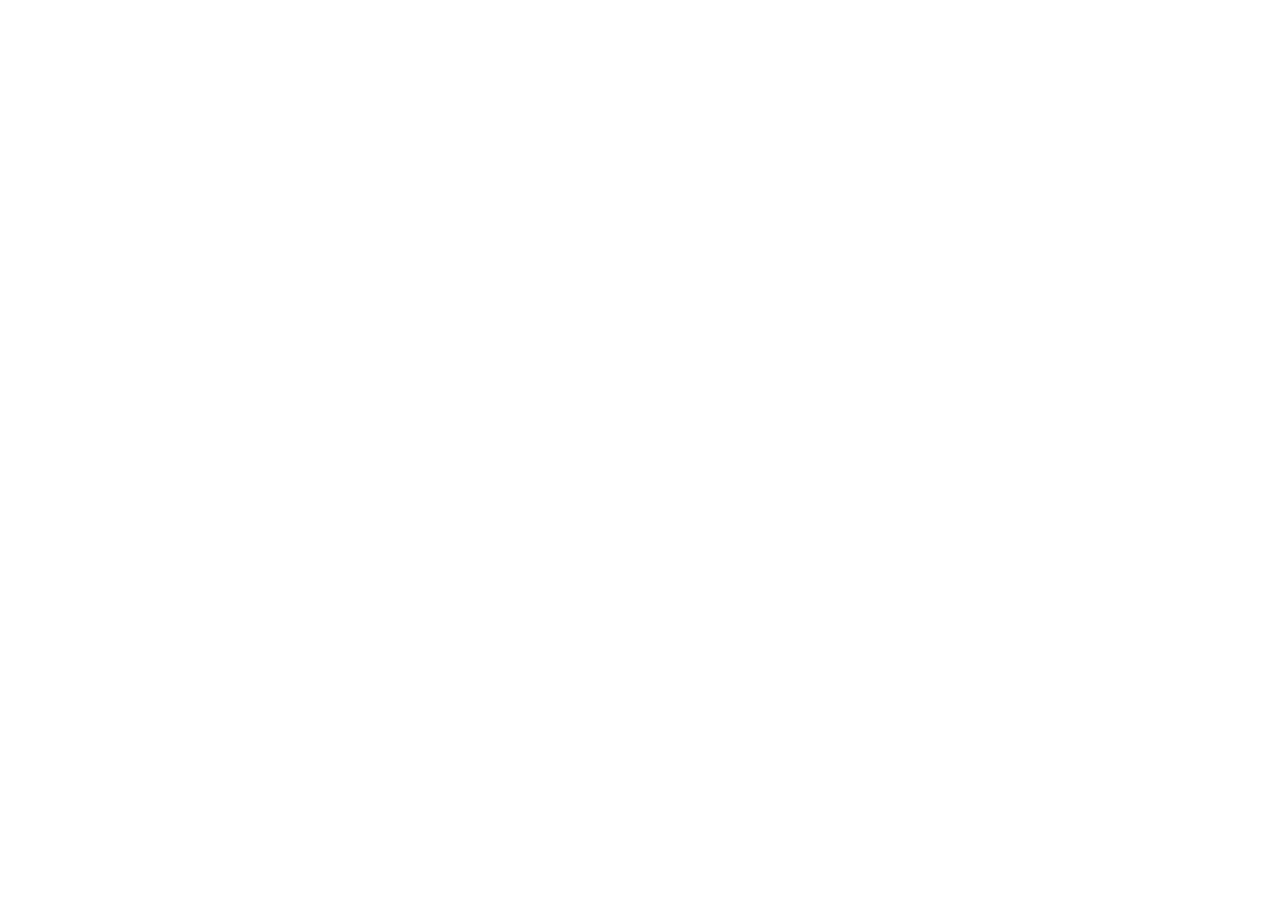
==== index.html @ 00f8fdd9 "Add files via upload" ====
<!doctype html><html lang="en"><head><meta charset="utf-8"/><link rel="icon" href="img/logo.ico"/><link rel="shortcut icon" href="img/logo.ico" type="image/x-icon"><link rel="icon" href="img/logo.ico" type="image/x-icon"><link rel="apple-touch-icon-precomposed" href="img/logoico"><meta name="viewport" content="width=device-width,initial-scale=1"/><meta name="theme-color" content="#000000"/><meta name="description" content="Web site created using create-react-app"/><link rel="stylesheet" href="https://cdn.jsdelivr.net/npm/bootstrap@5.1.3/dist/css/bootstrap.min.css" integrity="sha384-1BmE4kWBq78iYhFldvKuhfTAU6auU8tT94WrHftjDbrCEXSU1oBoqyl2QvZ6jIW3" crossorigin="anonymous"/><link rel="apple-touch-icon" href="/TTDD/logo192.png"/><link rel="manifest" href="/TTDD/manifest.json"/><title>Turtle Doodle</title><script defer="defer" src="/TTDD/static/js/main.7d8b99d3.js"></script><link href="/TTDD/static/css/main.90cfd402.css" rel="stylesheet"></head><body><noscript>You need to enable JavaScript to run this app.</noscript><div id="root"></div></body></html>
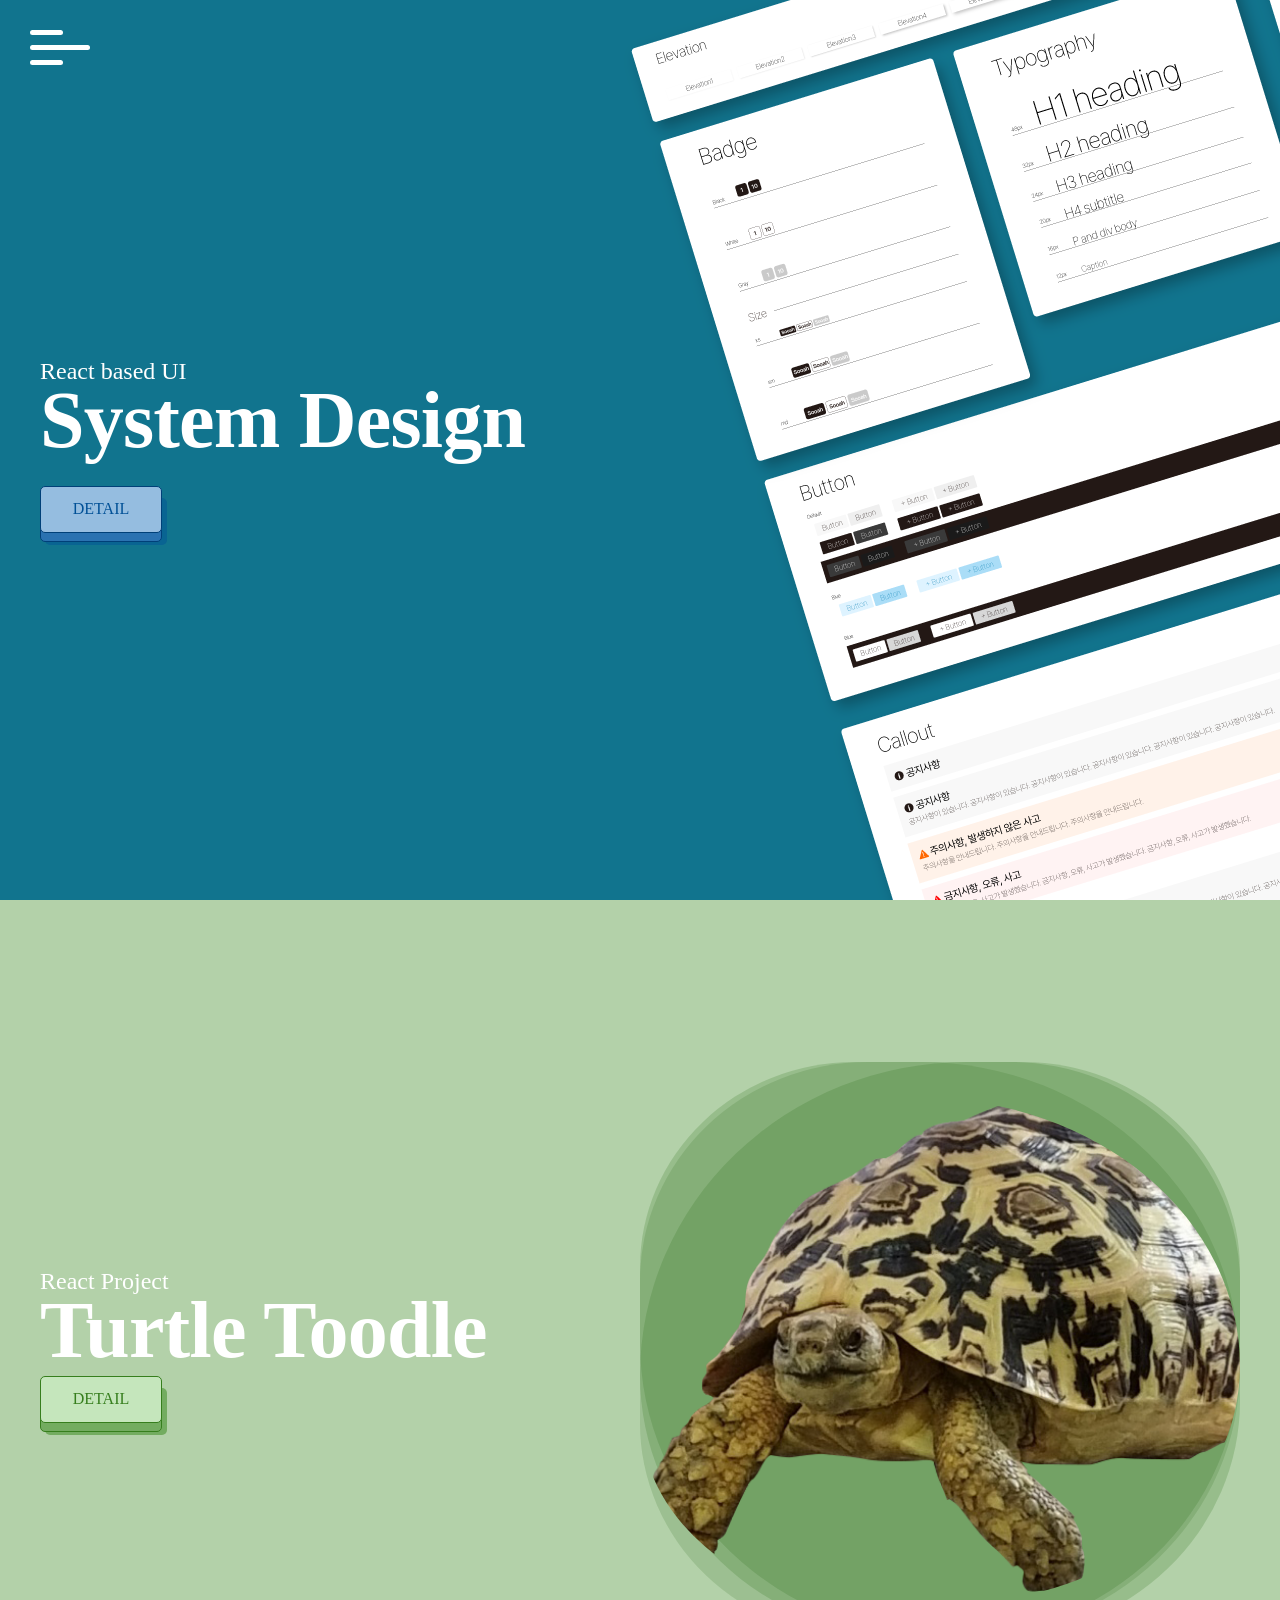
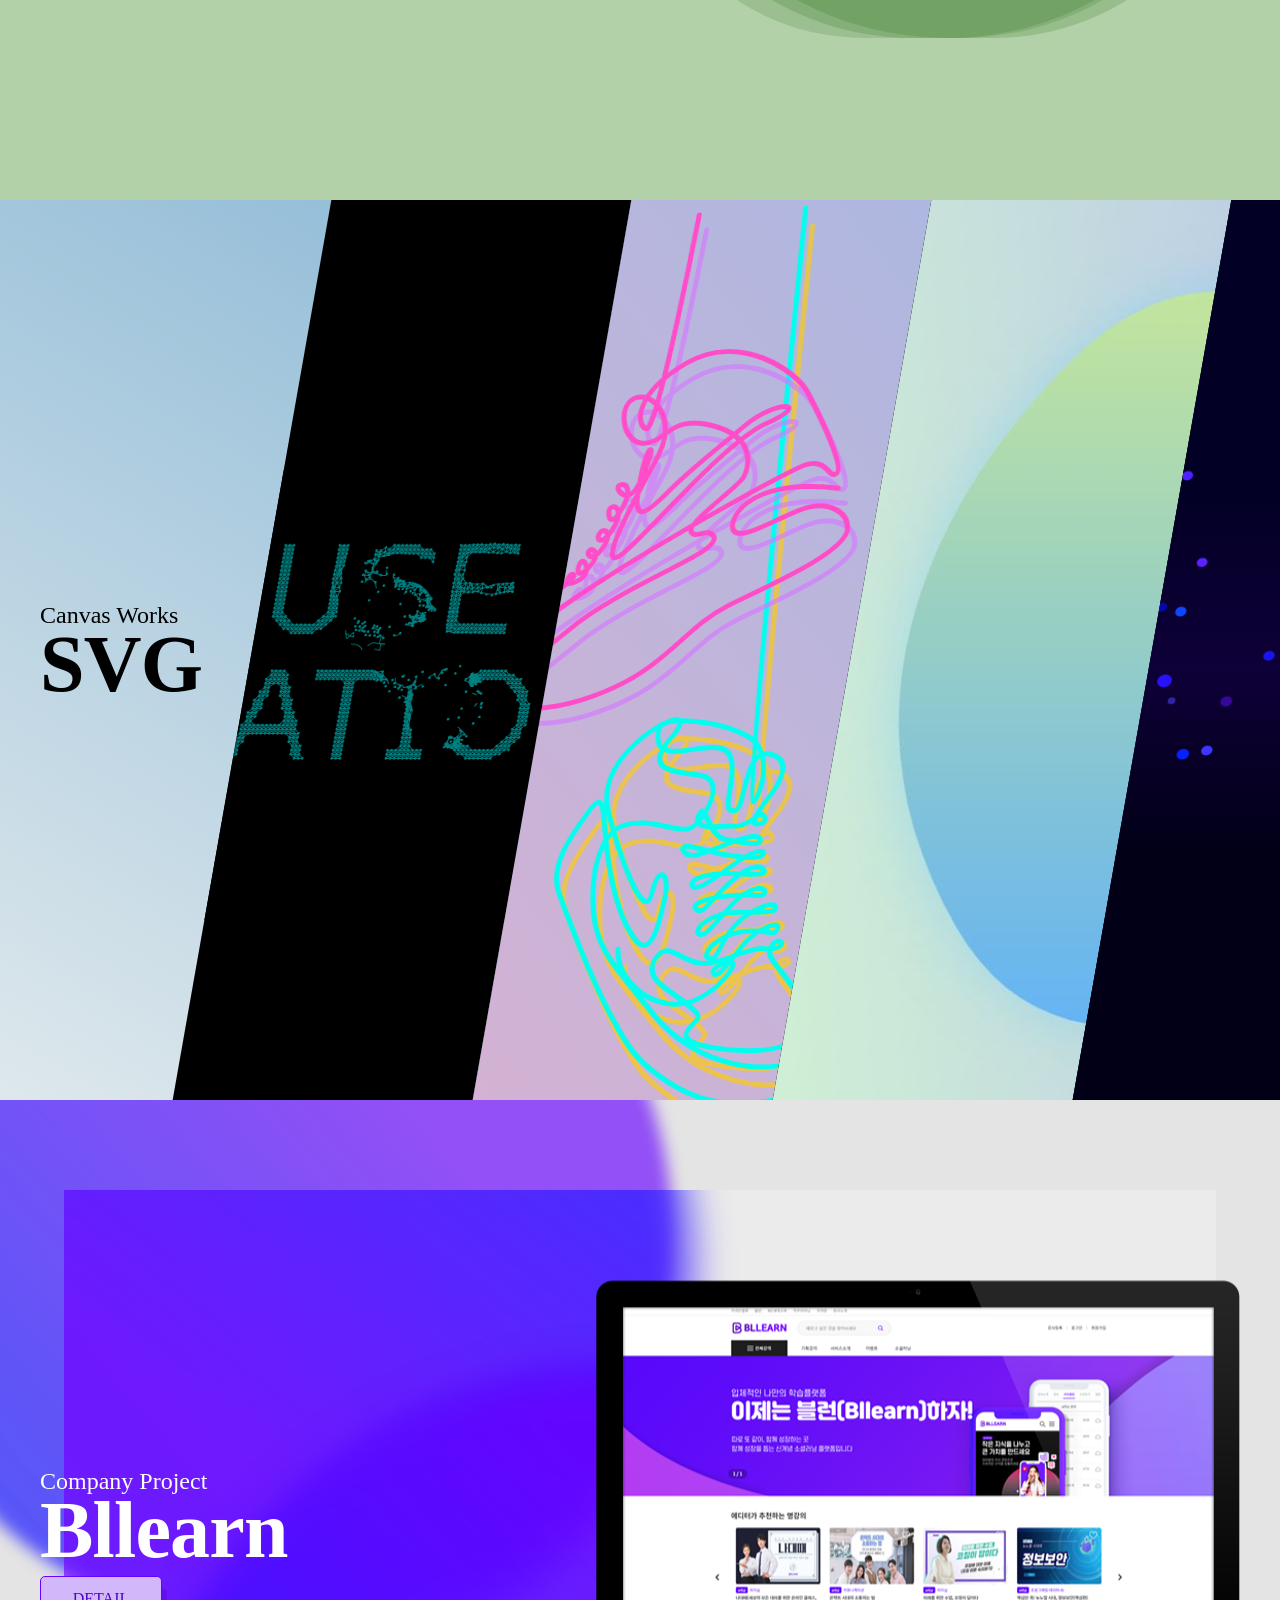
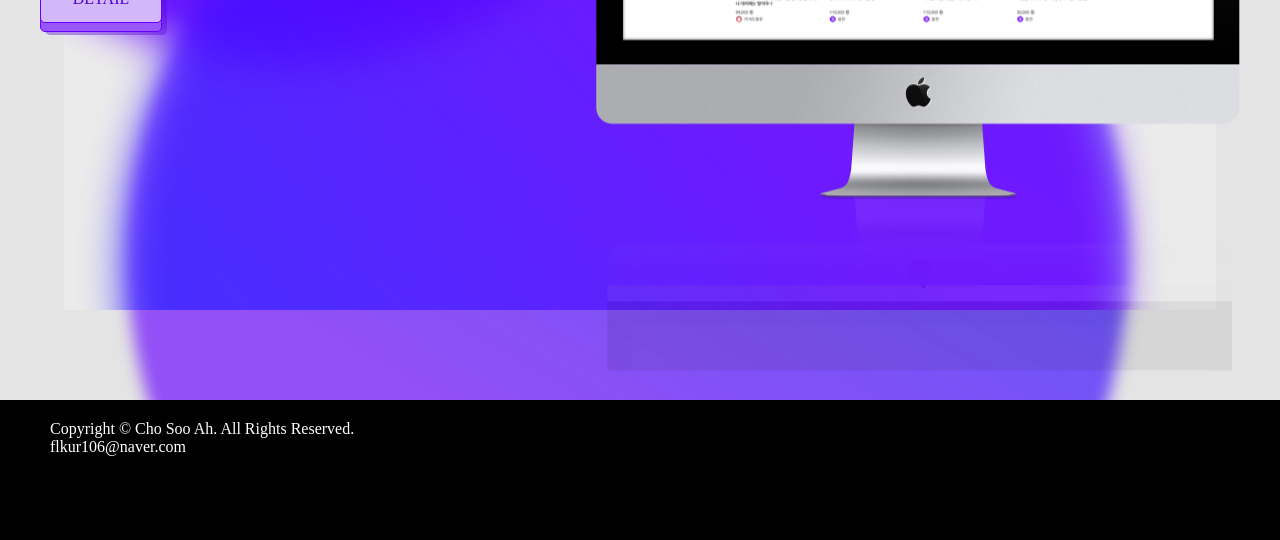
==== commit 7daa7be2: "Add files via upload" ====
--- a/index.html
+++ b/index.html
@@ -1 +1,116 @@
-<!doctype html><html lang="en"><head><meta charset="utf-8"/><link rel="icon" href="img/logo.ico"/><link rel="shortcut icon" href="img/logo.ico" type="image/x-icon"><link rel="icon" href="img/logo.ico" type="image/x-icon"><link rel="apple-touch-icon-precomposed" href="img/logoico"><meta name="viewport" content="width=device-width,initial-scale=1"/><meta name="theme-color" content="#000000"/><meta name="description" content="Web site created using create-react-app"/><link rel="stylesheet" href="https://cdn.jsdelivr.net/npm/bootstrap@5.1.3/dist/css/bootstrap.min.css" integrity="sha384-1BmE4kWBq78iYhFldvKuhfTAU6auU8tT94WrHftjDbrCEXSU1oBoqyl2QvZ6jIW3" crossorigin="anonymous"/><link rel="apple-touch-icon" href="/TTDD/logo192.png"/><link rel="manifest" href="/TTDD/manifest.json"/><title>Turtle Doodle</title><script defer="defer" src="/TTDD/static/js/main.7d8b99d3.js"></script><link href="/TTDD/static/css/main.90cfd402.css" rel="stylesheet"></head><body><noscript>You need to enable JavaScript to run this app.</noscript><div id="root"></div></body></html>+<!DOCTYPE html>
+<html lang="en">
+<head>
+    <meta charset="UTF-8">
+    <meta http-equiv="X-UA-Compatible" content="IE=edge">
+    <meta name="viewport" content="width=device-width, initial-scale=1.0">
+    <title>sooah 2022 portfolio</title>
+    <link rel="stylesheet" href="css/style.css">
+    <script src="https://cdnjs.cloudflare.com/ajax/libs/gsap/3.9.0/gsap.min.js" integrity="sha512-gWlyRVDsJvp5kesJt4cSdPPLZIBdln/uSwzYgUicQcbTgRNQE4QhP5KUBIYlLYLkiKIQiuD7KUMHzqGNW/D2bQ==" crossorigin="anonymous" referrerpolicy="no-referrer"></script>
+</head>
+<body>
+    <ul class="menu_wrap">
+        <li class="menu">
+            <div class="m _1"></div>
+            <div class="m _2"></div>
+            <div class="m _3"></div>
+        </li>
+        <ul>
+            <li class="m1">System Design</li>
+            <li class="m2">Turtle Toodle</li>
+            <li class="m3">SVG</li>
+            <li class="m4">BLLEARN</li>
+        </ul>   
+    </ul>
+    <section id="design_sec">
+        <div class="inner up">
+            <div class="title_wrap">
+                <p>React based UI</p>
+                <h2>System Design</h2>
+                <a href="https://cho-soo-ah.github.io/TTDD/" target="_blank">
+                    <div class="btn">
+                        <div class="btn _more">DETAIL</div>
+                    </div>
+                </a>
+            </div>
+        </div>
+    </section>
+    <section id="turtle_sec">
+        <div class="inner up">
+            <div class="title_wrap">
+                <p>React Project</p>
+                <h2>Turtle Toodle</h2>
+                <a href="https://cho-soo-ah.github.io/TTDD/" target="_blank">
+                    <div class="btn">
+                        <div class="btn _more">DETAIL</div>
+                    </div>
+                </a>
+            </div>
+            <div class="bg_wrap">
+                <div class="bg _1"></div>
+                <div class="bg _2"></div>
+                <div class="bg _3"></div>
+                <div class="img_wrap"></div>
+            </div>
+        </div>
+    </section>
+    <section id="svg_sec">
+        <div class="inner up">
+            <div class="title_wrap">
+                <p>Canvas Works</p>
+                <h2>SVG</h2>
+            </div>
+            <div class="wrap">
+                <a href="sub/mouse_svg.html" target="_blank"><div class="svg _1">
+                    <img src="img/svg_1.png" alt="">
+                </div></a>
+                <a href="sub/svg_animation.html" target="_blank"><div class="svg _2">
+                    <img src="img/svg_2.png" alt="">
+                </div></a>
+                <a href="sub/blob.html" target="_blank"><div class="svg _3">
+                    <img src="img/svg_3.JPG" alt="">
+                </div></a>
+                <a href="sub/float.html" target="_blank"><div class="svg _4">
+                    <img src="img/svg_4.png" alt="">
+                </div></a>
+            </div>
+        </div>
+    </section>
+    <section id="bllearn_sec">
+        <div class="c _1"></div>
+        <div class="c _2"></div>
+        <div class="blur">
+            <div class="c _1"></div>
+            <div class="c _2"></div>
+        </div>
+        <div class="inner up">
+            <div class="title_wrap">
+                <p>Company Project</p>
+                <h2>Bllearn</h2> 
+                <a href="https://bllearn.com/" target="_blank">
+                    <div class="btn">
+                        <div class="btn _more">DETAIL</div>
+                    </div>
+                </a>
+            </div>
+            <div class="con pc">
+                <img src="img/bllearn_pc.png" alt="bllearn pc">
+            </div>
+            <div class="con mobile">
+                <img src="img/bllearn_mobile.png" alt="bllearn mobile">
+            </div>
+        </div>
+    </section>
+    <footer>
+        <div class="copyright">
+            Copyright © Cho Soo Ah. All Rights Reserved.
+        </div>
+        <div class="sns">
+            <div class="email">flkur106@naver.com</div>
+            <div class="git"></div>
+            <div class="blog"><a href="ssooaahh.tistory.com"></a></div>
+        </div>
+    </footer>
+    <script src="js/app.js"></script>
+</body>
+</html>
--- a/css/style.css
+++ b/css/style.css
@@ -0,0 +1,156 @@
+/* common */
+*{margin: 0;padding:0;}
+ul,li{list-style:none;}
+a{text-decoration: none;}
+canvas{background: #000;position: absolute;top: 0;left: 0;width: 100%;height: 100%;}
+body{overflow-x: hidden;background: #00000088;}
+body::-webkit-scrollbar {display: none;}
+section{width: 100vw;height:100vh;display: flex;flex-direction: column;justify-content: center;align-items: center;overflow: hidden;}
+.inner{width:1200px;}
+h2{font-size: 5rem;letter-spacing: -0.8px;color:#fff;line-height: 70px;}
+p{font-size: 24px;color:#fff;}
+.up{transition: transform 0.7s, opacity 1s;}
+/* menu */
+.menu_wrap{width: 60px;height:60px;position: fixed;top: 30px;left:30px;z-index: 99;border-radius: 3px;cursor: pointer;color:#fff;}
+.menu .m{height: 5px;background: #fff;border-radius: 5px;width: 55%;margin-bottom: 10px;transition-duration: 0.2s;}
+.menu .m._2{width: 100%;}
+.menu_wrap:hover ._1{transform: translateX(10px) rotate(45deg) translateY(8px);}
+.menu_wrap:hover ._2{transform: rotate(-45deg);}
+.menu_wrap:hover ._3{transform: translateX(18px) rotate(45deg) translateY(-7px);}
+.menu_wrap ul{position: absolute;top: 50px;width: 150px;font-size: 20px;height:0;overflow: hidden;transition-duration: 0.4s;}
+.menu_wrap ul li{margin: 10px 0;font-weight: 600;}
+.menu_wrap:hover ul{height: 150px;}
+.menu_wrap ul li:hover{color: #004078;}
+/* button */
+.btn{width: 120px;height:45px;background: #2a72b1;border-radius: 5px;margin-top: 20px;position: relative;border: 1px solid #004078;box-shadow: 5px 3px 0 #00509676;z-index: 99;}
+.btn._more{position: absolute;top: -30px;left: -1px;color:#005096;background: #95bde0;text-align: center;line-height: 43px;font-weight: 400;transition-duration: 0.1s;box-shadow: none;}
+.btn._more:hover{top: -27px;}
+.btn._more:active{top: -21px;}
+#turtle_sec .btn{background: #73ac60;border: 1px solid #367e1d;color:#367e1d;box-shadow: 5px 3px #73ac60;}
+#turtle_sec .btn._more{background: #c5e6bc;box-shadow: none;}
+#bllearn_sec .btn{background: #9956ff;border: 1px solid #6600ff;color:#5100ca;box-shadow: 5px 3px #5400d361;}
+#bllearn_sec .btn._more{background: #d2b8fa;box-shadow: none;}
+/* design system */
+#design_sec{position: relative;background: url(../img/system_design_bg1.png) 0 0 no-repeat;background-size: cover;}
+#design_sec svg{position: absolute;top: 0;left: 0;height: 100%;}
+#design_sec h2{margin-bottom: 40px;}
+ /* TTDD */
+#turtle_sec{background-color: #b3d1a9;}
+#turtle_sec .inner{display: flex;justify-content: space-between;align-items: center;height: 100%;}
+#turtle_sec .bg_wrap{width: 50%;height: 80%;display: flex;align-items: center;position: relative;justify-content: center;}
+#turtle_sec .bg{width: 100%;height: 80%;position: absolute;}
+#turtle_sec .bg._1{border-radius: 60% 84% 74% 59%;background: #25621128;animation:r 4s linear infinite;}
+#turtle_sec .bg._2{border-radius: 41% 44% 56% 59%;background: #33711e36;animation:r 7s linear infinite;}
+#turtle_sec .bg._3{border-radius: 86% 57% 65% 72%;background: #33711e36;animation:r 8s linear infinite;}
+#turtle_sec .img_wrap{border-radius: 60% 84% 74% 59%;width: 100%;height: 70%;overflow: hidden;background: url(../img/cucu.png) 0 0 no-repeat; background-size: cover;z-index: 10;}
+#turtle_sec .img_wrap:hover{animation: rubberBand 1s;}
+@keyframes rubberBand {
+  0% {
+    transform: scale3d(1, 1, 1)
+  }
+  30% {
+    transform: scale3d(1.25, .75, 1)
+  }
+  40% {
+    transform: scale3d(0.75, 1.25, 1)
+  }
+  50% {
+    transform: scale3d(1.15, .85, 1)
+  }
+  65% {
+    transform: scale3d(.95, 1.05, 1)
+  }
+  75% {
+    transform: scale3d(1.05, .95, 1)
+  }
+  100% {
+    transform: scale3d(1, 1, 1)
+  }
+}
+@keyframes r{
+  to{
+    transform: rotate(360deg);
+  }
+}
+/* SVG */
+#svg_sec{background: linear-gradient(30deg, rgba(222,232,236,1) 0%, rgba(114,170,207,1) 100%);}
+#svg_sec .inner{display: flex;justify-content: space-between;align-items: center;height: 100%;}
+#svg_sec .title_wrap{margin-right: 50px;}
+#svg_sec p,#svg_sec h2{color: #000;}
+#svg_sec .wrap{display: flex;height:100%;}
+#svg_sec .svg{width: 300px;height: 100%;background: #000;transform: skewX(-10deg);overflow: hidden;box-shadow: 20px 0 0 #5091bb;}
+#svg_sec .svg img{transition-duration: 0.3s;position: absolute;}
+#svg_sec .svg._1 img{height: 50%;top: 30%;left: -130%;}
+#svg_sec .svg._2 img{top: 0;left: -270%;}
+#svg_sec .svg._3 img{left: -190%;height: 100%;}
+#svg_sec .svg._4 img{top: 0;right: -50%;}
+#svg_sec .svg:hover img{transform: scale(1.1);}
+
+/* bllearn */
+#bllearn_sec{position: relative;background: #e4e4e4;overflow: hidden;}
+#bllearn_sec .c{background: #000;border-radius: 1000vh;position: absolute;filter:blur(8px);}
+#bllearn_sec .c._1{width: 800px;height: 800px;top: -30%;left: -10%;background: linear-gradient(229deg, rgba(102,0,255,0.65) 33%, rgba(15,40,255,0.75) 100%);}
+#bllearn_sec .c._2{width: 1000px;height: 1000px;bottom: -40%;left: 10%;background: linear-gradient(30deg, rgba(102,0,255,0.65) 33%, rgba(15,40,255,0.75) 100%);}
+#bllearn_sec .blur{width: 90vw;height: 80vh;background: #ffffff40;position: absolute;top: 10vh;left:5vw;overflow: hidden;}
+#bllearn_sec .blur .c{filter: blur(20px);}
+#bllearn_sec .blur .c._1{top:-45%;left: -15%;background: linear-gradient(37deg, rgba(102,0,255,0.8) 33%, rgba(15,40,255,0.8) 100%);}
+#bllearn_sec .blur .c._2{top:25%;left: 5%;background: linear-gradient(230deg, rgba(102,0,255,0.8) 33%, rgba(15,40,255,0.8) 100%);}
+#bllearn_sec .inner{display: flex;justify-content: space-between;align-items: center;}
+#bllearn_sec .con.pc{margin-top: 150px;}
+#bllearn_sec .con.mobile{display: none;}
+/* footer */
+footer{background: #000;min-height: 100px;color: #fff;padding: 20px 50px;}
+/* ------------sub------------ */
+/* svg animation */
+#svg_animation{background: linear-gradient(45deg, rgba(238,174,202,1) 0%, rgba(148,187,233,1) 100%);}
+#svg_animation .inner{position: relative;height: 100%;}
+#svg_animation svg{position: absolute;top: 0;left: 32%;width: 100%;height: 55%;filter:drop-shadow(10px 15px #d478ffa7);}
+#svg_animation #svg_1{z-index: 3;}
+#svg_animation #svg_2{height: 105%;left: 40%;filter:drop-shadow(10px 18px #ffcc00a5);}
+.cls-1{stroke-dasharray: 7000px;stroke-dashoffset: 7000px; animation: s 6s linear;animation-fill-mode: forwards;}
+.cls-2{stroke-dasharray: 9500px;stroke-dashoffset: 9500px; animation: s 7s linear;animation-fill-mode: forwards;animation-delay: 6s;}
+@keyframes s{
+  to {
+    stroke-dashoffset: 0;
+  }
+}
+/* float */
+#float_sec #canvas{background:linear-gradient(180deg, #020024 30%, #0e0038 50%, #010016 70%);}
+/* blob */
+#blob_sec{background: linear-gradient(77deg, rgba(216,255,205,1) 15%, rgba(157,150,255,1) 100%);}
+#blob_sec .inner{display: flex;justify-content: center;align-items: center;height: 100%;}
+#blob_sec svg{height: 100%;filter: drop-shadow(0 0 30px rgba(68, 193, 255, 0.299));}
+
+/* ------------MEDIA------------ */
+@media all and (max-width:1200px) {
+  .inner{width: 95%;flex-direction: column;}
+  .title_wrap{display: flex;justify-content: center;align-items: center;flex-direction: column;margin: 50px 0 30px;}
+  #svg_sec .title_wrap{margin-right: 0;}
+  h2{font-size:3rem;}
+  #turtle_sec .bg_wrap{height: 100%;}
+  #turtle_sec .inner{justify-content: space-around;}
+  #svg_sec .wrap{flex-direction: column;width: 120%;}
+  #svg_sec .svg{width: 100%;height: 150px;}
+  #svg_sec .svg._1 img{width: 70%;top:0;left:13%;height: auto;}
+  #svg_sec .svg._2 img{width: 100%;top: -5%;left: 0;}
+  #svg_sec .svg._3 img{left: 0;width: 100%;}
+  #svg_sec .svg._4 img{width: 100%;top: 0;left: 0;}
+  #bllearn_sec .inner{justify-content: center;}
+  #bllearn_sec .blur{height: 90vh;top: 5vh;}
+  #bllearn_sec .c._1{width: 300px;height: 300px;top:-10%;left: -20%;}
+  #bllearn_sec .c._2{width: 500px;height: 500px;top: 5%;left: -10%;bottom: auto;}
+  #bllearn_sec .blur .c._1{top: -15%;left: -25%;}
+  #bllearn_sec .blur .c._2{top: 3%;left: -15%;}
+  #bllearn_sec .inner{height: 100%;}
+  #bllearn_sec .con.pc{display: none;}
+  #bllearn_sec .con.mobile{display: block;height: 70%;margin-left: 70px;padding-bottom: 50px;}
+  #bllearn_sec .con.mobile img{height: 100%;}
+}
+@media all and (max-width:850px) {
+  #turtle_sec .bg_wrap{width: 100%;}
+
+}
+@media all and (max-width:500px) {
+  #turtle_sec .bg_wrap{height: 60%;}
+
+}
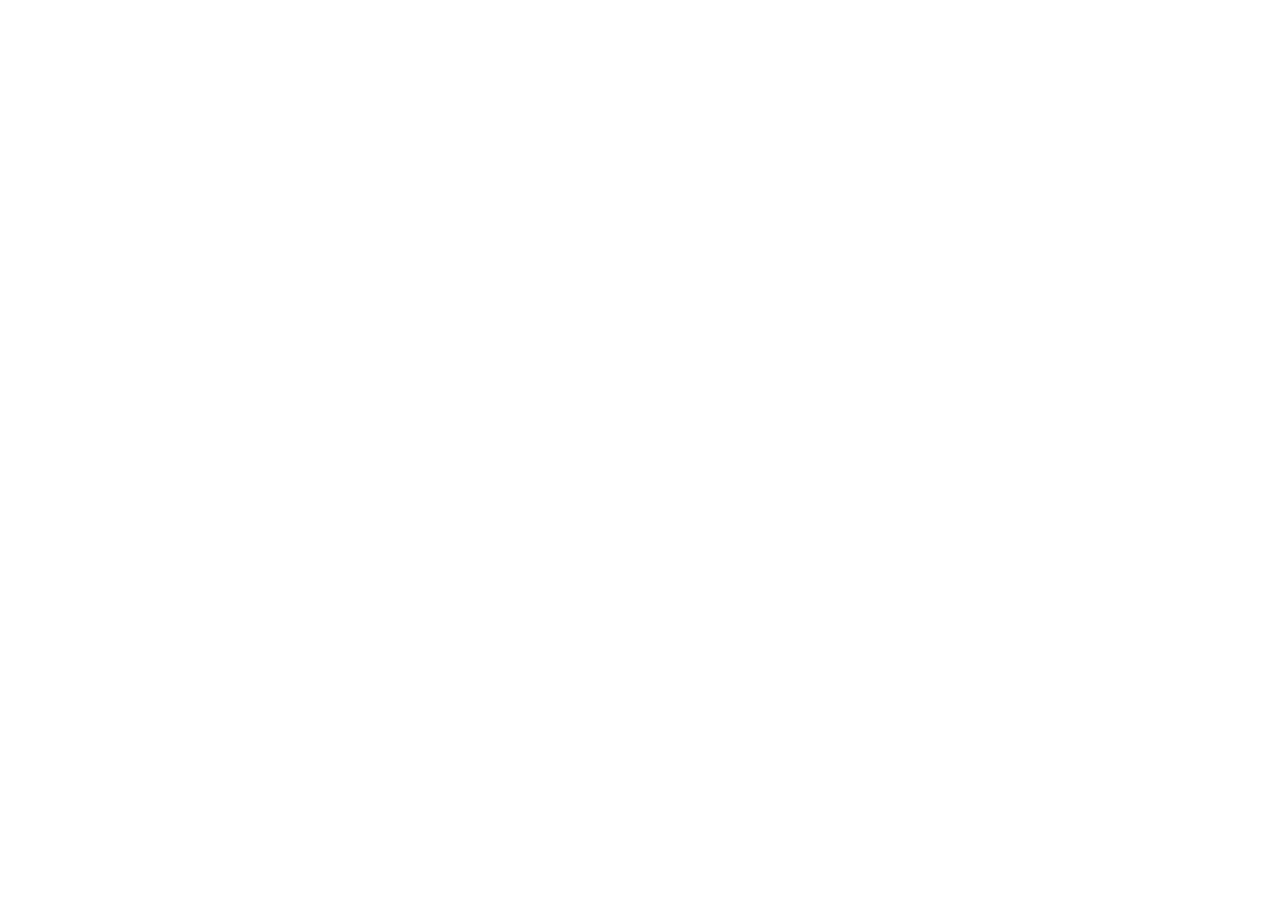
==== commit bad46529: "Add files via upload" ====
--- a/index.html
+++ b/index.html
@@ -1,116 +1 @@
-<!DOCTYPE html>
-<html lang="en">
-<head>
-    <meta charset="UTF-8">
-    <meta http-equiv="X-UA-Compatible" content="IE=edge">
-    <meta name="viewport" content="width=device-width, initial-scale=1.0">
-    <title>sooah 2022 portfolio</title>
-    <link rel="stylesheet" href="css/style.css">
-    <script src="https://cdnjs.cloudflare.com/ajax/libs/gsap/3.9.0/gsap.min.js" integrity="sha512-gWlyRVDsJvp5kesJt4cSdPPLZIBdln/uSwzYgUicQcbTgRNQE4QhP5KUBIYlLYLkiKIQiuD7KUMHzqGNW/D2bQ==" crossorigin="anonymous" referrerpolicy="no-referrer"></script>
-</head>
-<body>
-    <ul class="menu_wrap">
-        <li class="menu">
-            <div class="m _1"></div>
-            <div class="m _2"></div>
-            <div class="m _3"></div>
-        </li>
-        <ul>
-            <li class="m1">System Design</li>
-            <li class="m2">Turtle Toodle</li>
-            <li class="m3">SVG</li>
-            <li class="m4">BLLEARN</li>
-        </ul>   
-    </ul>
-    <section id="design_sec">
-        <div class="inner up">
-            <div class="title_wrap">
-                <p>React based UI</p>
-                <h2>System Design</h2>
-                <a href="https://cho-soo-ah.github.io/TTDD/" target="_blank">
-                    <div class="btn">
-                        <div class="btn _more">DETAIL</div>
-                    </div>
-                </a>
-            </div>
-        </div>
-    </section>
-    <section id="turtle_sec">
-        <div class="inner up">
-            <div class="title_wrap">
-                <p>React Project</p>
-                <h2>Turtle Toodle</h2>
-                <a href="https://cho-soo-ah.github.io/TTDD/" target="_blank">
-                    <div class="btn">
-                        <div class="btn _more">DETAIL</div>
-                    </div>
-                </a>
-            </div>
-            <div class="bg_wrap">
-                <div class="bg _1"></div>
-                <div class="bg _2"></div>
-                <div class="bg _3"></div>
-                <div class="img_wrap"></div>
-            </div>
-        </div>
-    </section>
-    <section id="svg_sec">
-        <div class="inner up">
-            <div class="title_wrap">
-                <p>Canvas Works</p>
-                <h2>SVG</h2>
-            </div>
-            <div class="wrap">
-                <a href="sub/mouse_svg.html" target="_blank"><div class="svg _1">
-                    <img src="img/svg_1.png" alt="">
-                </div></a>
-                <a href="sub/svg_animation.html" target="_blank"><div class="svg _2">
-                    <img src="img/svg_2.png" alt="">
-                </div></a>
-                <a href="sub/blob.html" target="_blank"><div class="svg _3">
-                    <img src="img/svg_3.JPG" alt="">
-                </div></a>
-                <a href="sub/float.html" target="_blank"><div class="svg _4">
-                    <img src="img/svg_4.png" alt="">
-                </div></a>
-            </div>
-        </div>
-    </section>
-    <section id="bllearn_sec">
-        <div class="c _1"></div>
-        <div class="c _2"></div>
-        <div class="blur">
-            <div class="c _1"></div>
-            <div class="c _2"></div>
-        </div>
-        <div class="inner up">
-            <div class="title_wrap">
-                <p>Company Project</p>
-                <h2>Bllearn</h2> 
-                <a href="https://bllearn.com/" target="_blank">
-                    <div class="btn">
-                        <div class="btn _more">DETAIL</div>
-                    </div>
-                </a>
-            </div>
-            <div class="con pc">
-                <img src="img/bllearn_pc.png" alt="bllearn pc">
-            </div>
-            <div class="con mobile">
-                <img src="img/bllearn_mobile.png" alt="bllearn mobile">
-            </div>
-        </div>
-    </section>
-    <footer>
-        <div class="copyright">
-            Copyright © Cho Soo Ah. All Rights Reserved.
-        </div>
-        <div class="sns">
-            <div class="email">flkur106@naver.com</div>
-            <div class="git"></div>
-            <div class="blog"><a href="ssooaahh.tistory.com"></a></div>
-        </div>
-    </footer>
-    <script src="js/app.js"></script>
-</body>
-</html>+<!doctype html><html lang="en"><head><meta charset="utf-8"/><link rel="icon" href="img/logo.ico"/><link rel="shortcut icon" href="img/logo.ico" type="image/x-icon"><link rel="icon" href="img/logo.ico" type="image/x-icon"><link rel="apple-touch-icon-precomposed" href="img/logoico"><meta name="viewport" content="width=device-width,initial-scale=1"/><meta name="theme-color" content="#000000"/><meta name="description" content="Web site created using create-react-app"/><link rel="stylesheet" href="https://cdn.jsdelivr.net/npm/bootstrap@5.1.3/dist/css/bootstrap.min.css" integrity="sha384-1BmE4kWBq78iYhFldvKuhfTAU6auU8tT94WrHftjDbrCEXSU1oBoqyl2QvZ6jIW3" crossorigin="anonymous"/><link rel="apple-touch-icon" href="/TTDD/logo192.png"/><link rel="manifest" href="/TTDD/manifest.json"/><title>Turtle Doodle</title><script defer="defer" src="/TTDD/static/js/main.27a99a12.js"></script><link href="/TTDD/static/css/main.8c6a978b.css" rel="stylesheet"></head><body><noscript>You need to enable JavaScript to run this app.</noscript><div id="root"></div></body></html>
